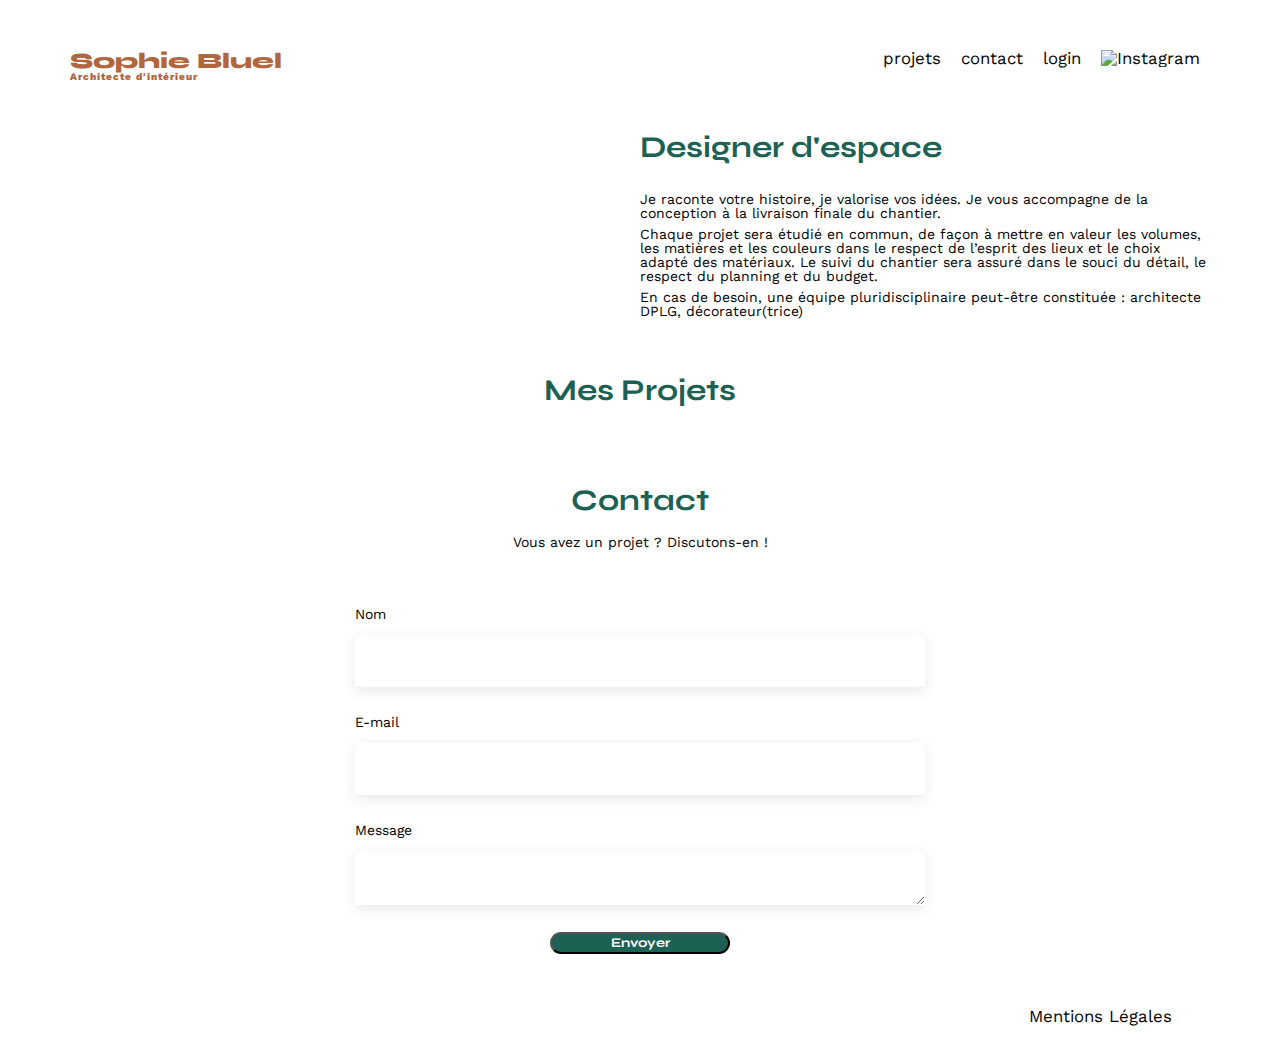
==== FrontEnd/index.html @ e6926d8e "création modale" ====
<!DOCTYPE html>
<html lang="fr">

<head>
	<meta charset="UTF-8">
	<title>Sophie Bluel - Architecte d'intérieur</title>
	<meta name="viewport" content="width=device-width, initial-scale=1.0">
	<link rel="preconnect" href="https://fonts.googleapis.com">
	<link rel="preconnect" href="https://fonts.gstatic.com" crossorigin>
	<link href="https://fonts.googleapis.com/css2?family=Syne:wght@700;800&family=Work+Sans&display=swap"
		rel="stylesheet">
	<link rel="stylesheet" href="https://cdnjs.cloudflare.com/ajax/libs/font-awesome/6.5.2/css/all.min.css"
		integrity="sha512-SnH5WK+bZxgPHs44uWIX+LLJAJ9/2PkPKZ5QiAj6Ta86w+fsb2TkcmfRyVX3pBnMFcV7oQPJkl9QevSCWr3W6A=="
		crossorigin="anonymous" referrerpolicy="no-referrer" />
	<meta name="description" content="">
	<link rel="stylesheet" href="./assets/style.css">
</head>

<body>
	<div id="bandeau-id" style="display: none;">
		<i class="fa-regular fa-pen-to-square white-icone" aria-hidden="true"></i>
		Mode édition
	</div>
	<header>
		<h1>Sophie Bluel <span>Architecte d'intérieur</span></h1>
		<nav>
			<ul>
				<li>projets</li>
				<li>contact</li>
				<li id="nav-connexion"></li>
				<li><img src="./assets/icons/instagram.png" alt="Instagram"></li>
			</ul>
		</nav>
	</header>
	<main>
		<section id="introduction">
			<figure>
				<img src="./assets/images/sophie-bluel.png" alt="">
			</figure>
			<article>
				<h2>Designer d'espace</h2>
				<p>Je raconte votre histoire, je valorise vos idées. Je vous accompagne de la conception à la livraison
					finale du chantier.</p>
				<p>Chaque projet sera étudié en commun, de façon à mettre en valeur les volumes, les matières et les
					couleurs dans le respect de l’esprit des lieux et le choix adapté des matériaux. Le suivi du
					chantier sera assuré dans le souci du détail, le respect du planning et du budget.</p>
				<p>En cas de besoin, une équipe pluridisciplinaire peut-être constituée : architecte DPLG,
					décorateur(trice)</p>
			</article>
		</section>
		<section id="portfolio">
			<div class="Projets">
				<h2>Mes Projets</h2>
				<div id="btn-modifier" style="display: none;">
					<i class="fa-regular fa-pen-to-square black-icone" aria-hidden="true"></i>
					<a href="#modal" class="js-modal">modifier</a>

					<aside id="modal" class="modal-container" role="dialog" arie-hidden="true"
						aria-modal="false" style="display: none;">
						<div class="modal-wrapper js-stop-modal">
							<button class="js-close-modal">Fermer</button>
							<div class="Galerie">
								<span>Galerie photo</span>
								<input type="submit" value="Ajouter une photo"/>
							</div>
							<div class="Ajout" style="display: none">
								<span>Ajout photo</span>
								<input type="submit" value="Valider"/>
							</div>
						</div>
					</aside>
				</div>
			</div>

			<div class="categories" id="categories-works">

			</div>
			<div class="gallery" id="gallery-works">

			</div>
		</section>
		<section id="contact">
			<h2>Contact</h2>
			<p>Vous avez un projet ? Discutons-en !</p>
			<form action="#" method="post" class="form">

				<label for="name" class="label">Nom</label>
				<input type="text" class="input" name="name" id="name">

				<label for="email" class="label">E-mail</label>
				<input type="email" class="input" name="email" id="email">

				<label for="message" class="label">Message</label>
				<textarea class="input" name="message" id="message" cols="30" rows="10"></textarea>

				<input type="submit" value="Envoyer">
			</form>
		</section>
		<div class="ma-div"></div>
	</main>

	<footer>
		<nav>
			<ul>
				<li>Mentions Légales</li>
			</ul>
		</nav>
	</footer>
	<script src="auth.js"></script>
	<script src="galerie.js"></script>
	<script src="modal.js"></script>
</body>

</html>
---- FrontEnd/assets/style.css ----
/* http://meyerweb.com/eric/tools/css/reset/
   v2.0 | 20110126
   License: none (public domain)
*/

html,
body,
div,
span,
applet,
object,
iframe,
h1,
h2,
h3,
h4,
h5,
h6,
p,
blockquote,
pre,
a,
abbr,
acronym,
address,
big,
cite,
code,
del,
dfn,
em,
img,
ins,
kbd,
q,
s,
samp,
small,
strike,
strong,
sub,
sup,
tt,
var,
b,
u,
i,
center,
dl,
dt,
dd,
ol,
ul,
li,
fieldset,
form,
label,
legend,
table,
caption,
tbody,
tfoot,
thead,
tr,
th,
td,
article,
aside,
canvas,
details,
embed,
figure,
figcaption,
footer,
header,
hgroup,
menu,
nav,
output,
ruby,
section,
summary,
time,
mark,
audio,
video {
	margin: 0;
	padding: 0;
	border: 0;
	font-size: 100%;
	font: inherit;
	vertical-align: baseline;
}

/* HTML5 display-role reset for older browsers */
article,
aside,
details,
figcaption,
figure,
footer,
header,
hgroup,
menu,
nav,
section {
	display: block;
}

body {
	line-height: 1;
}

ol,
ul {
	list-style: none;
}

blockquote,
q {
	quotes: none;
}

blockquote:before,
blockquote:after,
q:before,
q:after {
	content: '';
	content: none;
}

table {
	border-collapse: collapse;
	border-spacing: 0;
}

/** end reset css**/
body {
	max-width: 1140px;
	margin: auto;
	font-family: 'Work Sans';
	font-size: 14px;
}

header {
	display: flex;
	justify-content: space-between;
	margin: 50px 0
}

section {
	margin: 50px 0
}

h1 {
	display: flex;
	flex-direction: column;
	font-family: 'Syne';
	font-size: 22px;
	font-weight: 800;
	color: #B1663C
}

h1>span {
	font-family: 'Work Sans';
	font-size: 10px;
	letter-spacing: 0.1em;
	;
}

h2 {
	font-family: 'Syne';
	font-weight: 700;
	font-size: 30px;
	color: #1D6154
}

/*header*/
#bandeau-id {
	background-color: black;
	color: white;
	justify-content: center;
	padding: 10px;
}

.white-icone {
	color: white;
}

/* nav menu */

nav ul {
	display: flex;
	align-items: center;
	list-style-type: none;

}

nav li {
	padding: 0 10px;
	font-size: 1.2em;
}

li:hover {
	color: #B1663C;
	cursor: pointer;
}


/*intro*/

#introduction {
	display: flex;
	align-items: center;
}

#introduction figure {
	flex: 1
}

#introduction img {
	display: block;
	margin: auto;
	width: 80%;
}

#introduction article {
	flex: 1
}

#introduction h2 {
	margin-bottom: 1em;
}

#introduction p {
	margin-bottom: 0.5em;
}

/*Gallery */
#portfolio h2 {
	text-align: center;
	margin-bottom: 1em;
}

.categories {
	display: flex;
	flex-direction: row;
	justify-content: center;
	align-items: center;
}

.category-item {
	display: flex;
	gap: 10px;
	border: solid 3px;
	border-color: #1D6154;
	border-radius: 100px;
	margin: 10px;
	padding-right: 20px;
	padding-left: 20px;
	padding-top: 5px;
	padding-bottom: 5px;
	color: #1D6154;
}

.category-item:hover {
	color: white;
	background-color: #1D6154;
	cursor: pointer;
}

.active {
	color: white;
	background-color: #1D6154;
}

.gallery {
	width: 100%;
	display: grid;
	grid-template-columns: 1fr 1fr 1fr;
	grid-column-gap: 20px;
	grid-row-gap: 20px;
}

.gallery img {
	width: 100%;

}

/*login gallery*/

.Projets {
	display: flex;
	flex-direction: row;
	align-items: baseline;
	justify-content: center;
	
}

.black-icone {
	color: black;
}

#btn-modifier {
	padding-left: 30px;
}
#btn-modifier:hover {
	cursor: pointer;
}

/* Contact */

#contact {
	width: 50%;
	margin: auto;
}

#contact>* {
	text-align: center;

}

#contact h2 {
	margin-bottom: 20px;
}

.form {	
	margin-top: 30px;
	display: flex;
	flex-direction: column;
}

.input {
	height: 50px;
	font-size: 1.2em;
	border: none;
	box-shadow: 0px 4px 14px rgba(0, 0, 0, 0.09);
}

.label {
	margin: 2em 0 1em 0;
	text-align: left;
}

#contact textarea {
	border: none;
	box-shadow: 0px 4px 14px rgba(0, 0, 0, 0.09);
}

input[type="submit"] {
	font-family: 'Syne';
	font-weight: 700;
	color: white;
	background-color: #1D6154;
	margin: 2em auto;
	width: 180px;
	text-align: center;
	border-radius: 60px;
}

/* footer */

footer nav ul {
	display: flex;
	justify-content: flex-end;
	margin: 2em
}


/* Log-in*/

#Log-In {
	width: 50%;
	margin: auto;
}

#Log-In h2 {
	text-align: center;
}

#forgotten-password {
	text-align: center;
	font-weight: bold;
}

#forgotten-password:hover {
	text-decoration: underline;
}

#login-error {
	display: flex;
	margin-top: 40px;
	justify-content: center;
	font-weight: bold;
	color: red;
	
}


/*modal*/

.modal-container {
	display: flex;	
	position: absolute;	
	height: 500px;
	width: 500px;
	border-radius: 10px;
	background: rgba(0, 0, 0, 0.09);

	
}

.modal-wrapper {
	background-color: white;
	flex-direction: column;	
	height: 500px;
	width: 500px;
	display: flex;
	align-items: center;
	justify-content: center;
	border-radius: 10px;	
}
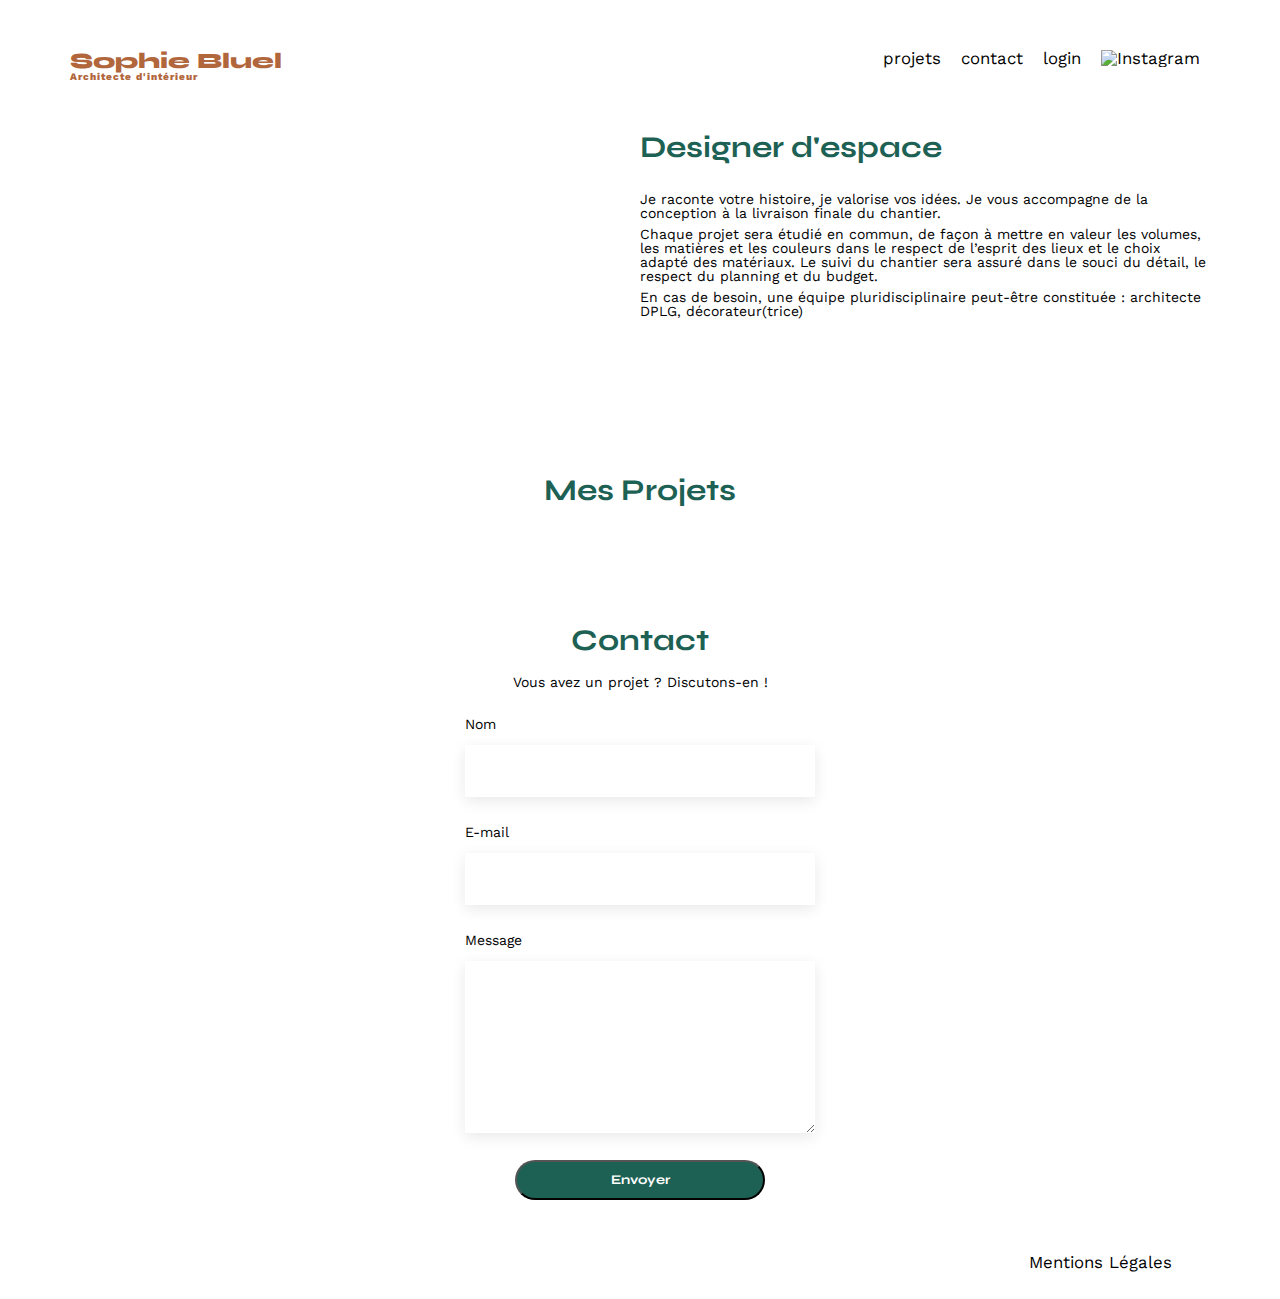
==== commit 67ee7fbd: "modale - add" ====
--- a/FrontEnd/index.html
+++ b/FrontEnd/index.html
@@ -53,19 +53,33 @@
 				<h2>Mes Projets</h2>
 				<div id="btn-modifier" style="display: none;">
 					<i class="fa-regular fa-pen-to-square black-icone" aria-hidden="true"></i>
-					<a href="#modal" class="js-modal">modifier</a>
+					<a href="#modal" id="btn-modifier" class="js-modal">modifier</a>
 
 					<aside id="modal" class="modal-container" role="dialog" arie-hidden="true"
 						aria-modal="false" style="display: none;">
 						<div class="modal-wrapper js-stop-modal">
-							<button class="js-close-modal">Fermer</button>
-							<div class="Galerie">
-								<span>Galerie photo</span>
-								<input type="submit" value="Ajouter une photo"/>
+							<button class="js-close-modal"><i class="fa-solid fa-xmark"></i></button>
+							<button id="return" style="display: none"><i class="fa-solid fa-arrow-left"></i></button>	
+							<div id="modal-gallery">
+								<span class="title-modal">Galerie photo</span>
+								<div id="modal-works-list">
+									
+								</div>
+								<input type="submit" class="btn-modale" id="addPhoto" value="Ajouter une photo"/>
 							</div>
-							<div class="Ajout" style="display: none">
-								<span>Ajout photo</span>
-								<input type="submit" value="Valider"/>
+							<div id="modal-add" style="display: none">															
+								<span class="title-modal">Ajout photo</span>
+								<form method="post" id="form-modal" enctype="multipart/form-data">
+								<input type="file" name="file">
+								<label for="Titre">Titre</label>
+								<input type="text" name="title">
+								<label for ="Categories">Categories</label>
+								<select name="select-categorie" id="selectCategorie">
+
+								</select>
+								
+								<input type="submit" class="btn-modale" value="Valider"/>
+							</form>
 							</div>
 						</div>
 					</aside>
--- a/FrontEnd/assets/style.css
+++ b/FrontEnd/assets/style.css
@@ -212,6 +212,7 @@
 #introduction {
 	display: flex;
 	align-items: center;
+	padding-bottom: 100px;
 }
 
 #introduction figure {
@@ -247,6 +248,8 @@
 	flex-direction: row;
 	justify-content: center;
 	align-items: center;
+	padding-bottom: 40px;
+	font-weight: bold;
 }
 
 .category-item {
@@ -311,8 +314,11 @@
 /* Contact */
 
 #contact {
+	display: flex;
+	flex-direction: column;
 	width: 50%;
 	margin: auto;
+	align-items: center;
 }
 
 #contact>* {
@@ -324,10 +330,10 @@
 	margin-bottom: 20px;
 }
 
-.form {	
-	margin-top: 30px;
+.form {		
 	display: flex;
 	flex-direction: column;
+	width: 25em;
 }
 
 .input {
@@ -345,6 +351,7 @@
 #contact textarea {
 	border: none;
 	box-shadow: 0px 4px 14px rgba(0, 0, 0, 0.09);
+	height: 10em;
 }
 
 input[type="submit"] {
@@ -353,7 +360,8 @@
 	color: white;
 	background-color: #1D6154;
 	margin: 2em auto;
-	width: 180px;
+	width: 250px;
+	height: 40px;
 	text-align: center;
 	border-radius: 60px;
 }
@@ -370,8 +378,11 @@
 /* Log-in*/
 
 #Log-In {
-	width: 50%;
-	margin: auto;
+	display: flex;
+    flex-direction: column;
+    align-items: center;
+    width: 50%;
+    margin: auto;
 }
 
 #Log-In h2 {
@@ -402,21 +413,99 @@
 .modal-container {
 	display: flex;	
 	position: absolute;	
-	height: 500px;
-	width: 500px;
-	border-radius: 10px;
-	background: rgba(0, 0, 0, 0.09);
-
+	height: 45vw;
+	width: 40vw;
+	margin-left:auto;
+	margin-right: auto;
+	top: 34vw;
+	left: 0;
+	right: 0;
+	overflow-x: hidden;
+	overflow-y: scroll;
+	
+	
 	
 }
 
 .modal-wrapper {
 	background-color: white;
-	flex-direction: column;	
-	height: 500px;
-	width: 500px;
-	display: flex;
-	align-items: center;
-	justify-content: center;
-	border-radius: 10px;	
-}+	flex-direction: column;		
+	width: 100%;
+	display: flex;
+	align-items: center;	
+	border: 1px solid #888;
+	border-radius: 10px;
+	padding-left: 80px;
+	padding-right: 80px;
+}
+
+
+
+.js-close-modal {
+	display: flex;
+	flex-direction: row;
+	align-self: end;
+	margin-right: -60px;
+	margin-top: 25px;
+	background-color: white;
+	border: none;
+}
+
+
+/*modal-gallery*/
+
+.modal-gallery {
+	display: flex;
+	flex-direction: column;
+	height: 100%;
+	width: 100%;
+}
+
+#modal-gallery {
+	display: flex;
+	flex-direction: column;
+}
+
+.title-modal {
+	display: flex;
+	align-self: center;
+	font-size: 20px;
+	font-weight: 100;
+	padding-top: 20px;
+	padding-bottom: 18px;
+
+
+}
+
+#modal-works-list {
+	display: flex;
+	flex-direction: row;
+	flex-wrap: wrap;
+	padding: 10px;
+	justify-content:space-between;
+	border-bottom: 1px solid;
+	border-color: #888;
+	padding-bottom: 80px;
+	
+
+}
+#modal-works-list img {
+	width: 6em;
+	padding-top: 30px;
+}
+
+
+/*modale-add*/
+#modal-add {
+	display: flex;
+	flex-direction: column;
+}
+
+#return {
+	display: flex;
+	align-self: flex-start;
+	border: none;
+	background-color: white;
+	margin-left: -60px;
+	margin-top: -15px;
+}
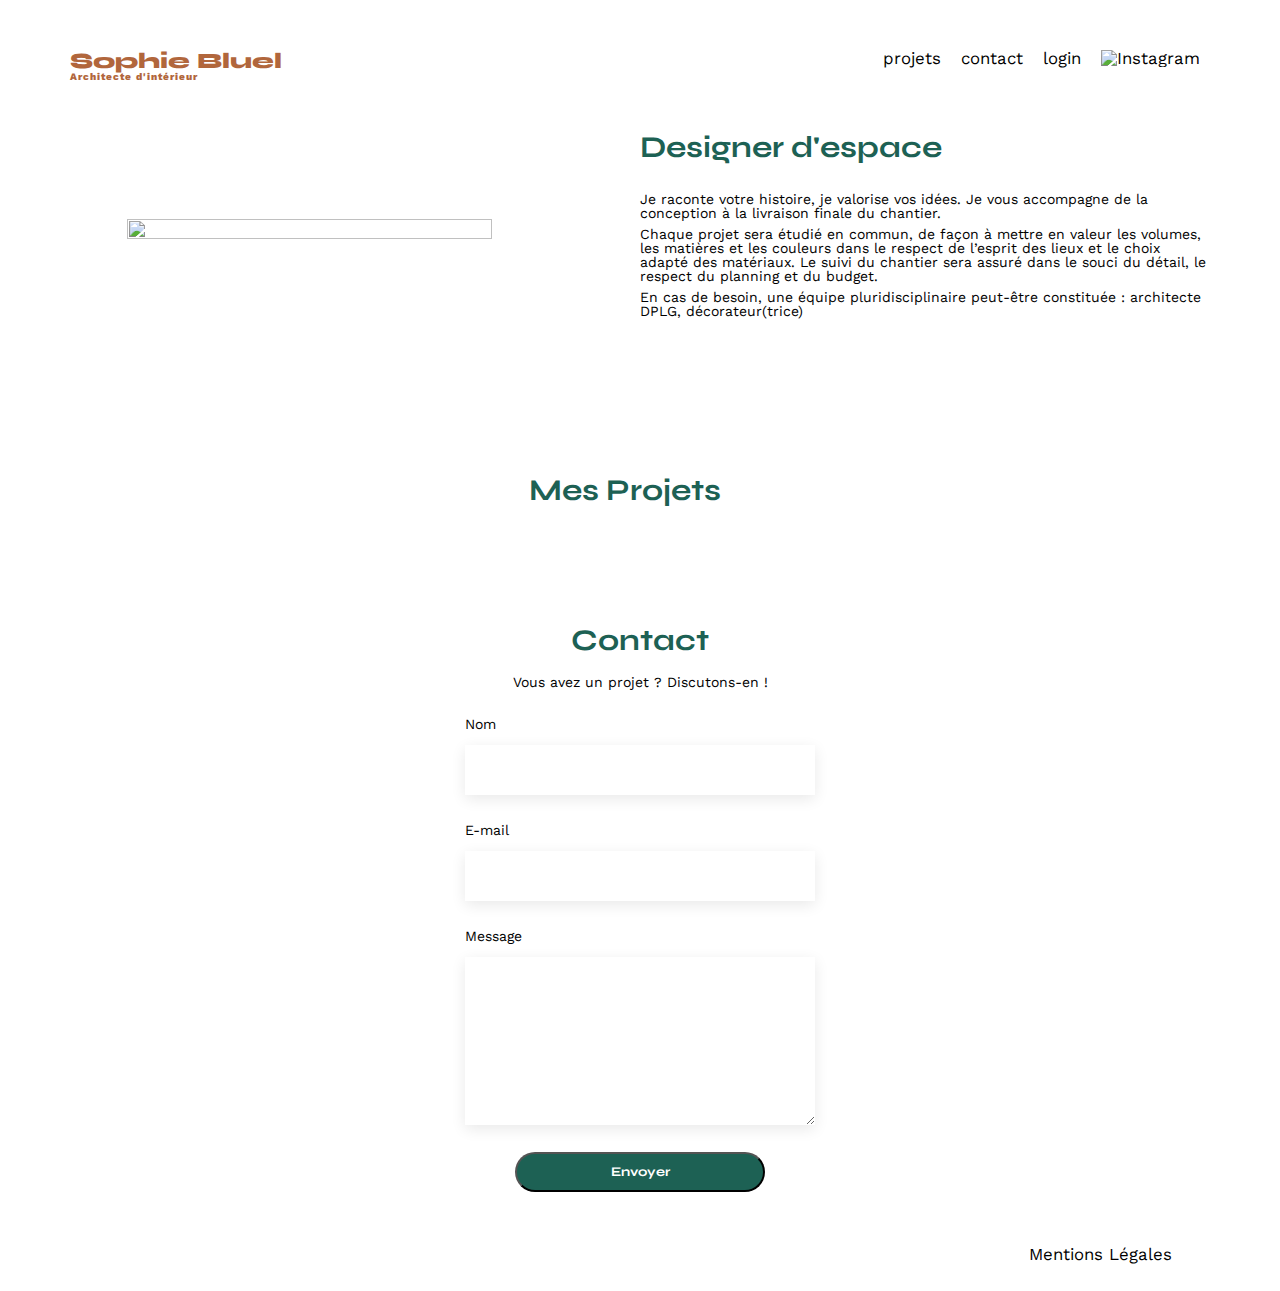
==== commit 0f184c25: "correction après validateur" ====
--- a/FrontEnd/index.html
+++ b/FrontEnd/index.html
@@ -1,4 +1,3 @@
-<!DOCTYPE html>
 <html lang="fr">
 
 <head>
@@ -17,7 +16,7 @@
 </head>
 
 <body>
-	<div id="bandeau-id" style="display: none;">
+	<div id="bandeau-id">
 		<i class="fa-regular fa-pen-to-square white-icone" aria-hidden="true"></i>
 		Mode édition
 	</div>
@@ -33,6 +32,7 @@
 		</nav>
 	</header>
 	<main>
+
 		<section id="introduction">
 			<figure>
 				<img src="./assets/images/sophie-bluel.png" alt="">
@@ -48,41 +48,17 @@
 					décorateur(trice)</p>
 			</article>
 		</section>
+
 		<section id="portfolio">
 			<div class="Projets">
 				<h2>Mes Projets</h2>
-				<div id="btn-modifier" style="display: none;">
-					<i class="fa-regular fa-pen-to-square black-icone" aria-hidden="true"></i>
+				<div id="btnModifier">
+					<i class="fa-regular fa-pen-to-square black-icone" id="iconeModifier" aria-hidden="true"></i>
 					<a href="#modal" id="btn-modifier" class="js-modal">modifier</a>
 
-					<aside id="modal" class="modal-container" role="dialog" arie-hidden="true"
-						aria-modal="false" style="display: none;">
-						<div class="modal-wrapper js-stop-modal">
-							<button class="js-close-modal"><i class="fa-solid fa-xmark"></i></button>
-							<button id="return" style="display: none"><i class="fa-solid fa-arrow-left"></i></button>	
-							<div id="modal-gallery">
-								<span class="title-modal">Galerie photo</span>
-								<div id="modal-works-list">
-									
-								</div>
-								<input type="submit" class="btn-modale" id="addPhoto" value="Ajouter une photo"/>
-							</div>
-							<div id="modal-add" style="display: none">															
-								<span class="title-modal">Ajout photo</span>
-								<form method="post" id="form-modal" enctype="multipart/form-data">
-								<input type="file" name="file">
-								<label for="Titre">Titre</label>
-								<input type="text" name="title">
-								<label for ="Categories">Categories</label>
-								<select name="select-categorie" id="selectCategorie">
+					<div id="modal" class="modal-container" role="dialog" aria-hidden="true" aria-modal="false">
 
-								</select>
-								
-								<input type="submit" class="btn-modale" value="Valider"/>
-							</form>
-							</div>
-						</div>
-					</aside>
+					</div>
 				</div>
 			</div>
 
@@ -110,7 +86,6 @@
 				<input type="submit" value="Envoyer">
 			</form>
 		</section>
-		<div class="ma-div"></div>
 	</main>
 
 	<footer>
--- a/FrontEnd/assets/style.css
+++ b/FrontEnd/assets/style.css
@@ -285,9 +285,14 @@
 	grid-row-gap: 20px;
 }
 
+.gallery figure {
+	height: 490px;
+}
+
 .gallery img {
 	width: 100%;
-
+	height: inherit;
+	object-fit: scale-down;
 }
 
 /*login gallery*/
@@ -297,20 +302,30 @@
 	flex-direction: row;
 	align-items: baseline;
 	justify-content: center;
-	
+
 }
 
 .black-icone {
 	color: black;
 }
 
+
+
+
 #btn-modifier {
-	padding-left: 30px;
-}
+	padding-left: 10px;
+}
+
 #btn-modifier:hover {
 	cursor: pointer;
 }
 
+#btnModifier {
+	display: flex;
+	flex-direction: row;
+	padding-left: 30px;
+}
+
 /* Contact */
 
 #contact {
@@ -330,7 +345,7 @@
 	margin-bottom: 20px;
 }
 
-.form {		
+.form {
 	display: flex;
 	flex-direction: column;
 	width: 25em;
@@ -355,6 +370,8 @@
 }
 
 input[type="submit"] {
+	display: flex;
+	justify-content: center;
 	font-family: 'Syne';
 	font-weight: 700;
 	color: white;
@@ -366,6 +383,20 @@
 	border-radius: 60px;
 }
 
+.btn-bluel {
+	font-family: 'Syne';
+	font-weight: 700;
+	background-color: lightsteelblue;
+	color: #1D6154;
+	margin: 2em auto;
+	width: 250px;
+	height: 40px;
+	text-align: center;
+	border-radius: 60px;
+	border: none;
+	align-content: center;
+}
+
 /* footer */
 
 footer nav ul {
@@ -379,10 +410,10 @@
 
 #Log-In {
 	display: flex;
-    flex-direction: column;
-    align-items: center;
-    width: 50%;
-    margin: auto;
+	flex-direction: column;
+	align-items: center;
+	width: 50%;
+	margin: auto;
 }
 
 #Log-In h2 {
@@ -398,50 +429,44 @@
 	text-decoration: underline;
 }
 
-#login-error {
-	display: flex;
-	margin-top: 40px;
-	justify-content: center;
-	font-weight: bold;
-	color: red;
-	
-}
-
-
 /*modal*/
 
+h3 {
+	display: flex;
+	justify-content: center;
+	font-family: 'Syne';
+	font-weight: 700;
+	font-size: 20px;
+}
+
 .modal-container {
-	display: flex;	
-	position: absolute;	
-	height: 45vw;
-	width: 40vw;
-	margin-left:auto;
+	display: flex;
+	position: absolute;
+	height: 46vw;
+	width: 42vw;
+	margin-left: auto;
 	margin-right: auto;
 	top: 34vw;
 	left: 0;
 	right: 0;
-	overflow-x: hidden;
-	overflow-y: scroll;
-	
-	
-	
 }
 
 .modal-wrapper {
 	background-color: white;
-	flex-direction: column;		
-	width: 100%;
-	display: flex;
-	align-items: center;	
+	flex-direction: column;
+	width: 100%;
+	display: flex;
+	align-items: center;
 	border: 1px solid #888;
 	border-radius: 10px;
 	padding-left: 80px;
 	padding-right: 80px;
-}
-
-
-
-.js-close-modal {
+	height: fit-content;
+}
+
+
+
+#js-close-modal {
 	display: flex;
 	flex-direction: row;
 	align-self: end;
@@ -454,16 +479,11 @@
 
 /*modal-gallery*/
 
-.modal-gallery {
+#modal-gallery {
 	display: flex;
 	flex-direction: column;
 	height: 100%;
 	width: 100%;
-}
-
-#modal-gallery {
-	display: flex;
-	flex-direction: column;
 }
 
 .title-modal {
@@ -473,8 +493,6 @@
 	font-weight: 100;
 	padding-top: 20px;
 	padding-bottom: 18px;
-
-
 }
 
 #modal-works-list {
@@ -482,23 +500,49 @@
 	flex-direction: row;
 	flex-wrap: wrap;
 	padding: 10px;
-	justify-content:space-between;
 	border-bottom: 1px solid;
 	border-color: #888;
-	padding-bottom: 80px;
-	
-
-}
-#modal-works-list img {
-	width: 6em;
-	padding-top: 30px;
-}
-
+	padding-bottom: 160px;
+	overflow-x: hidden;
+	overflow-y: scroll;
+	max-height: 300px;
+}
+
+.works-corbeille {
+	position: relative;
+	top: 2.4em;
+	left: 4em;
+	width: fit-content;
+	border: none;
+	background-color: black;
+	color: white;
+	padding: 5px;
+	border-radius: 5px;
+}
+
+.works-corbeille i {
+	pointer-events: none;
+}
+
+.figure {
+	width: 5rem;
+	margin: 0.2rem;
+}
+
+.figure-img {
+	width: 100%;
+	height: 7rem;
+	object-fit: cover;
+	margin: inherit;
+}
 
 /*modale-add*/
 #modal-add {
 	display: flex;
 	flex-direction: column;
+	height: 100%;
+	width: 100%;
+	align-items: center;
 }
 
 #return {
@@ -509,3 +553,104 @@
 	margin-left: -60px;
 	margin-top: -15px;
 }
+
+.disabled {
+	opacity: 0.5;
+}
+
+#imageAddModal {
+	max-width: 30vw;
+	max-width: 30vh;
+}
+
+#addTitle {
+	height: 50px;
+	font-size: 1.2em;
+	border: none;
+	box-shadow: 0px 4px 14px rgba(0, 0, 0, 0.09);
+}
+
+#selectCategorie {
+	height: 50px;
+	font-size: 1.2em;
+	border: none;
+	box-shadow: 0px 4px 14px rgba(0, 0, 0, 0.09);
+	margin-bottom: 40px;
+}
+
+#form-modal {
+	display: flex;
+	flex-direction: column;
+	align-items: center;
+	padding-top: 20px;
+	width: 80%;
+
+}
+
+.form-group {
+	display: flex;
+	flex-direction: column;
+	width: 100%;
+	padding-top: 35px;
+}
+
+.labelFormAdd {
+	padding-bottom: 15px;
+	font-size: 15px;
+}
+
+#form-group-file {
+	background-color: aliceblue;
+	border-radius: 10px;
+	display: flex;
+	align-items: center;
+
+}
+
+#form-subgroup-file {
+	display: flex;
+	flex-direction: column;
+	padding-top: 35px;
+	align-items: center;
+}
+
+#addFile {
+	display: flex;
+	align-self: center;
+	padding-top: 20px;
+	visibility: hidden;
+}
+
+.fa-file-image {
+	font-weight: 400;
+	font-size: 100px;
+	display: flex;
+	align-items: center;
+	justify-content: center;
+	position: relative;
+	color: lightsteelblue;
+}
+
+#formBtnDiv {
+	border-top: 1px solid;
+	border-color: #888;
+	width: 100%;
+}
+
+
+#login-error {
+	display: flex;
+	margin-top: 40px;
+	justify-content: center;
+	font-weight: bold;
+	color: red;
+	visibility: hidden;
+}
+
+.error {
+	display: flex;
+	justify-content: center;
+	font-weight: bold;
+	color: red;
+	visibility: hidden;
+}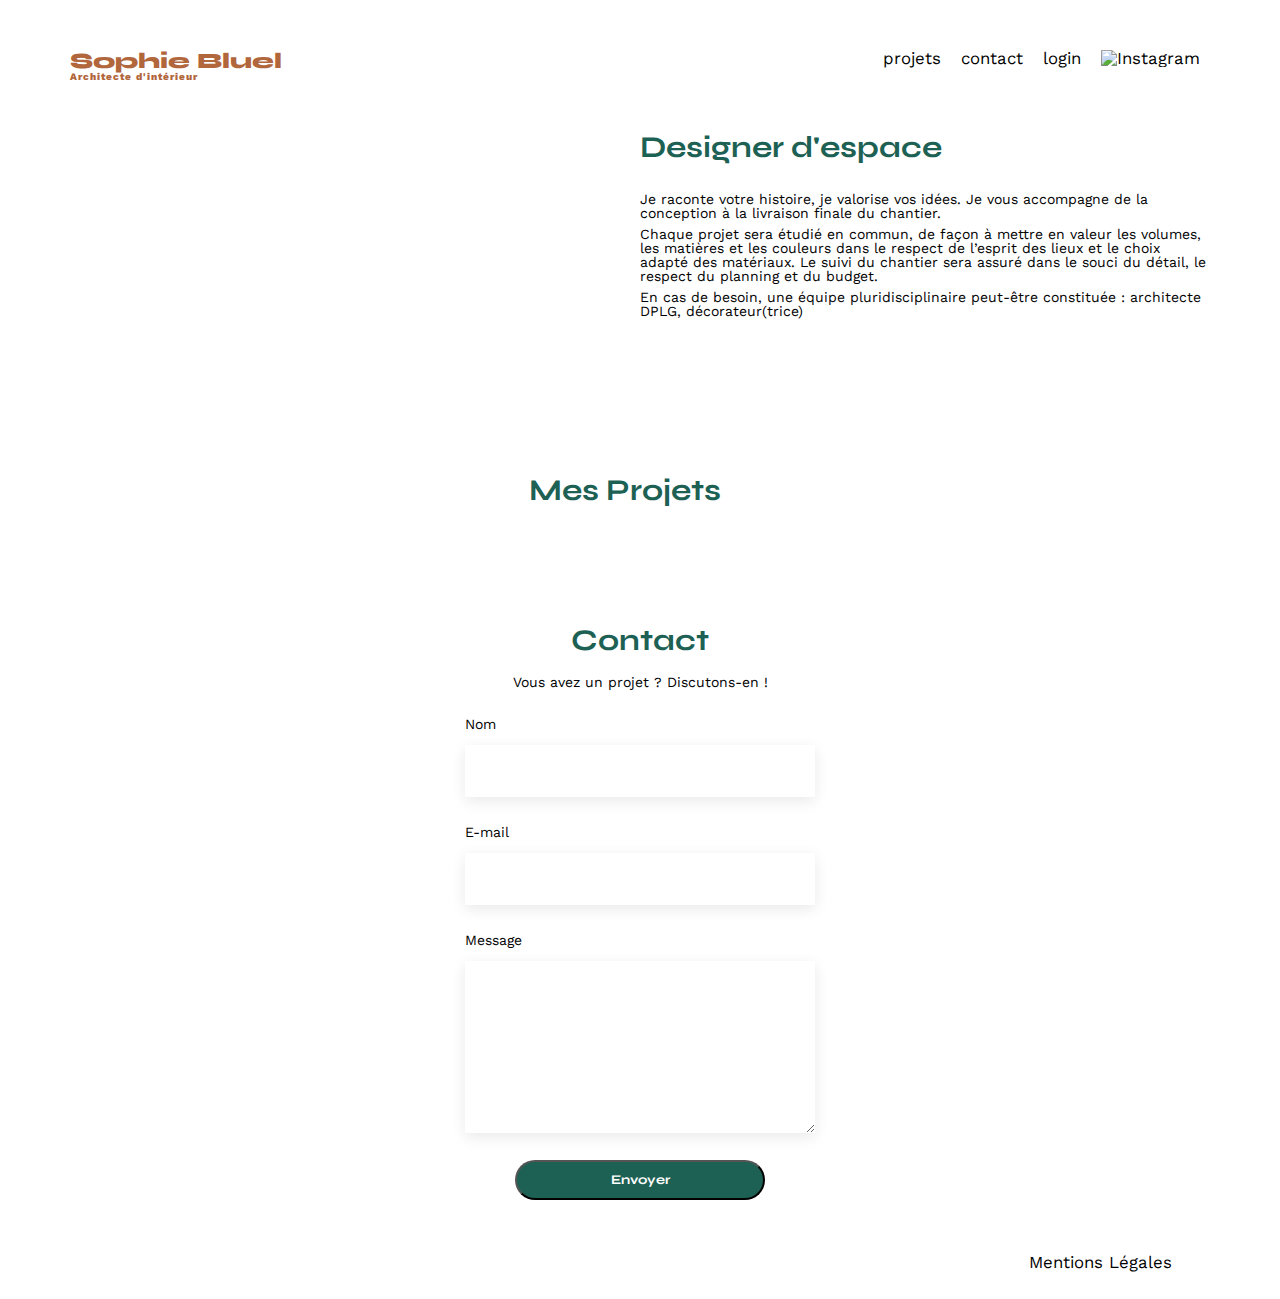
==== commit 3e66beb0: "ctrl k f" ====
--- a/FrontEnd/index.html
+++ b/FrontEnd/index.html
@@ -1,3 +1,4 @@
+<!DOCTYPE html>
 <html lang="fr">
 
 <head>
